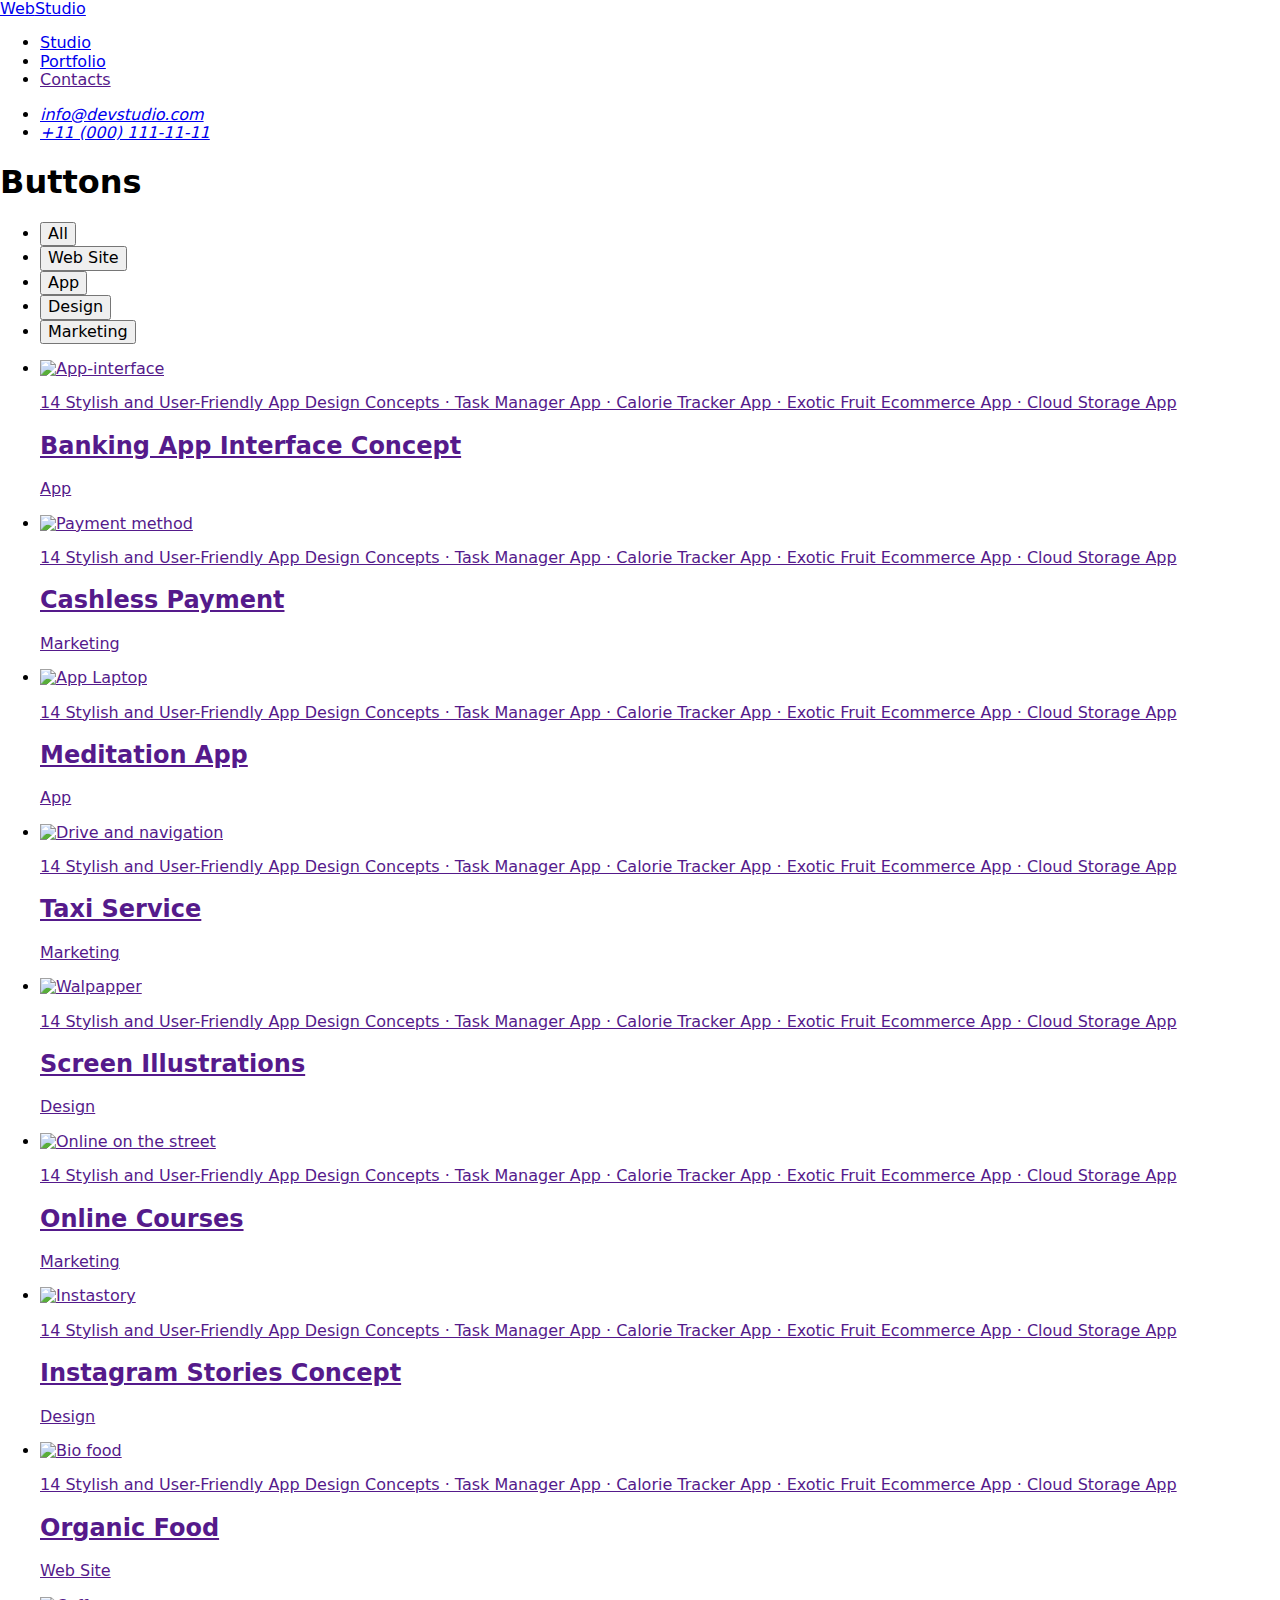
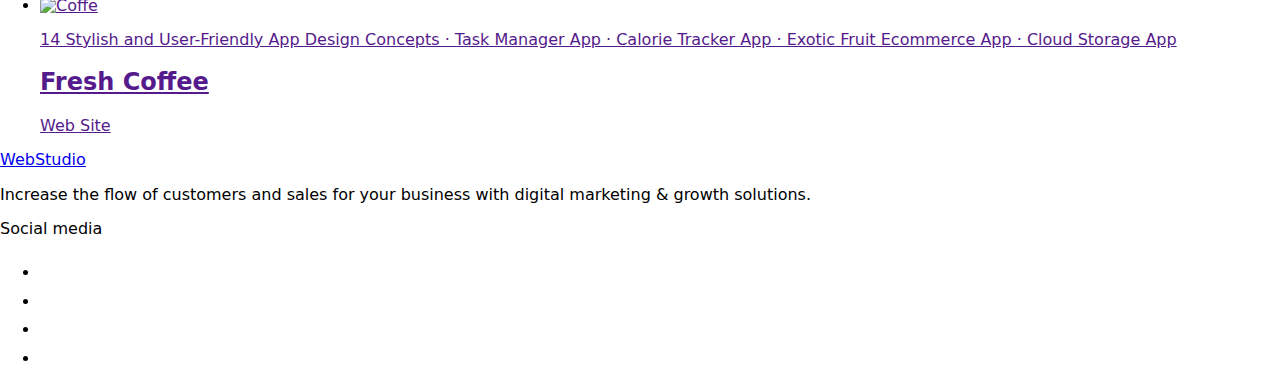
==== portfolio.html @ e6469ae3 "Add files via upload" ====
<!DOCTYPE html>
<html lang="en">
  <head>
    <meta charset="UTF-8" />
    <meta name="viewport" content="width=device-width, initial-scale=1.0" />
    <link
      rel="stylesheet"
      href="https://cdnjs.cloudflare.com/ajax/libs/modern-normalize/1.0.0/modern-normalize.min.css"
    />
    <link rel="stylesheet" href="./css/styles.css" />
    <link rel="preconnect" href="https://fonts.googleapis.com" />
    <link rel="preconnect" href="https://fonts.gstatic.com" crossorigin />
    <link
      href="https://fonts.googleapis.com/css2?family=Raleway:wght@800&family=Roboto:wght@400;500;700;900&display=swap"
      rel="stylesheet"
    />
    <title>Portfolio</title>
  </head>
  <body>
    <header class="header">
      <div class="top-head container">
        <!--navigation bar-->
        <nav class="navigation-container list">
          <!--Logo-->
          <a class="logo link" href="./index.html"
            >Web<span class="logo-span-dark-header">Studio</span></a
          >
          <!--studio,portfolio,contacts-->
          <ul class="navigation-list list">
            <li><a class="nav-link link" href="./index.html">Studio</a></li>
            <li>
              <a class="nav-link link portfolioweb" href="./portfolio.html"
                >Portfolio</a
              >
            </li>
            <li><a class="nav-link link" href="">Contacts</a></li>
          </ul>
        </nav>
        <!--contact address section-->
        <address class="address-container">
          <ul class="address-list list">
            <li class="contacts">
              <a class="address-link link" href="mailto:info@devstudio.com"
                >info@devstudio.com</a
              >
            </li>
            <li class="contacts">
              <a class="address-link link" href="tel:+110001111111"
                >+11 (000) 111-11-11</a
              >
            </li>
          </ul>
        </address>
      </div>
    </header>
    <main class="main-container-portfolio">
      <!--buttons section-->
      <section class="section-one-container">
        <div class="container">
          <h1 class="visually-hidden">Buttons</h1>
          <ul class="sec-one-list-of-buttons list">
            <!--firts button-->
            <li>
              <button class="sec-one-button btn-sec" type="button">All</button>
            </li>
            <!--second button-->
            <li>
              <button class="sec-one-button btn-sec" type="button">
                Web Site
              </button>
            </li>
            <!--third button-->
            <li>
              <button class="sec-one-button btn-sec" type="button">App</button>
            </li>
            <!--fourth button-->
            <li>
              <button class="sec-one-button btn-sec" type="button">
                Design
              </button>
            </li>
            <!--fifth button-->
            <li>
              <button class="sec-one-button btn-sec" type="button">
                Marketing
              </button>
            </li>
          </ul>
          <!--list of portfolio projects-->
          <ul class="list-of-projects-sec-two list">
            <!--first item-->
            <li class="project-container link">
              <a class="project-link link" href="">
                <div class="project-foto-card overlay">
                  <img
                    class="project-image"
                    src="./images/bakingapp.jpg"
                    alt="App-interface "
                    width="360"
                  />
                  <p class="overlay-paragraf">
                    14 Stylish and User-Friendly App Design Concepts · Task
                    Manager App · Calorie Tracker App · Exotic Fruit Ecommerce
                    App · Cloud Storage App
                  </p>
                </div>
                <div class="port-details">
                  <h2 class="project-header">Banking App Interface Concept</h2>
                  <p class="project-description">App</p>
                </div>
              </a>
            </li>
            <!--second item-->
            <li class="project-container link">
              <a class="project-link link" href="">
                <div class="project-foto-card overlay">
                  <img
                    class="project-image"
                    src="./images/cashpay.jpg"
                    alt="Payment method"
                    width="360"
                  />
                  <p class="overlay-paragraf">
                    14 Stylish and User-Friendly App Design Concepts · Task
                    Manager App · Calorie Tracker App · Exotic Fruit Ecommerce
                    App · Cloud Storage App
                  </p>
                </div>
                <div class="port-details">
                  <h2 class="project-header">Cashless Payment</h2>
                  <p class="project-description">Marketing</p>
                </div>
              </a>
            </li>
            <!--third item-->
            <li class="project-container link">
              <a class="project-link link" href="">
                <div class="project-foto-card overlay">
                  <img
                    class="project-image"
                    src="./images/laptopapp.jpg"
                    alt="App Laptop"
                    width="360"
                  />
                  <p class="overlay-paragraf">
                    14 Stylish and User-Friendly App Design Concepts · Task
                    Manager App · Calorie Tracker App · Exotic Fruit Ecommerce
                    App · Cloud Storage App
                  </p>
                </div>
                <div class="port-details">
                  <h2 class="project-header">Meditation App</h2>
                  <p class="project-description">App</p>
                </div>
              </a>
            </li>
            <!--fourth item-->
            <li class="project-container link">
              <a class="project-link link" href="">
                <div class="project-foto-card overlay">
                  <img
                    class="project-image"
                    src="./images/taxiserv.jpg"
                    alt="Drive and navigation"
                    width="360"
                  />
                  <p class="overlay-paragraf">
                    14 Stylish and User-Friendly App Design Concepts · Task
                    Manager App · Calorie Tracker App · Exotic Fruit Ecommerce
                    App · Cloud Storage App
                  </p>
                </div>
                <div class="port-details">
                  <h2 class="project-header">Taxi Service</h2>
                  <p class="project-description">Marketing</p>
                </div>
              </a>
            </li>
            <!--fifth item-->
            <li class="project-container link">
              <a class="project-link link" href="">
                <div class="project-foto-card overlay">
                  <img
                    class="project-image"
                    src="./images/displaywall.jpg"
                    alt="Walpapper"
                    width="360"
                  />
                  <p class="overlay-paragraf">
                    14 Stylish and User-Friendly App Design Concepts · Task
                    Manager App · Calorie Tracker App · Exotic Fruit Ecommerce
                    App · Cloud Storage App
                  </p>
                </div>
                <div class="port-details">
                  <h2 class="project-header">Screen Illustrations</h2>
                  <p class="project-description">Design</p>
                </div>
              </a>
            </li>
            <!--sixth item-->
            <li class="project-container link">
              <a class="project-link link" href="">
                <div class="project-foto-card overlay">
                  <img
                    class="project-image"
                    src="./images/online.jpg"
                    alt="Online on the street"
                    width="360"
                  />
                  <p class="overlay-paragraf">
                    14 Stylish and User-Friendly App Design Concepts · Task
                    Manager App · Calorie Tracker App · Exotic Fruit Ecommerce
                    App · Cloud Storage App
                  </p>
                </div>
                <div class="port-details">
                  <h2 class="project-header">Online Courses</h2>
                  <p class="project-description">Marketing</p>
                </div>
              </a>
            </li>
            <!--seventh item-->
            <li class="project-container link">
              <a class="project-link link" href="">
                <div class="project-foto-card overlay">
                  <img
                    class="project-image"
                    src="./images/instastory.jpg"
                    alt="Instastory"
                    width="360"
                  />
                  <p class="overlay-paragraf">
                    14 Stylish and User-Friendly App Design Concepts · Task
                    Manager App · Calorie Tracker App · Exotic Fruit Ecommerce
                    App · Cloud Storage App
                  </p>
                </div>
                <div class="port-details">
                  <h2 class="project-header">Instagram Stories Concept</h2>
                  <p class="project-description">Design</p>
                </div>
              </a>
            </li>
            <!--eight item-->
            <li class="project-container link">
              <a class="project-link link" href="">
                <div class="project-foto-card overlay">
                  <img
                    class="project-image"
                    src="./images/biofood.jpg"
                    alt="Bio food"
                    width="360"
                  />
                  <p class="overlay-paragraf">
                    14 Stylish and User-Friendly App Design Concepts · Task
                    Manager App · Calorie Tracker App · Exotic Fruit Ecommerce
                    App · Cloud Storage App
                  </p>
                </div>
                <div class="port-details">
                  <h2 class="project-header">Organic Food</h2>
                  <p class="project-description">Web Site</p>
                </div>
              </a>
            </li>
            <!--ninth item-->
            <li class="project-container link">
              <a class="project-link link" href="">
                <div class="project-foto-card overlay">
                  <img
                    class="project-image"
                    src="./images/coffe.jpg"
                    alt="Coffe"
                    width="360"
                  />
                  <p class="overlay-paragraf">
                    14 Stylish and User-Friendly App Design Concepts · Task
                    Manager App · Calorie Tracker App · Exotic Fruit Ecommerce
                    App · Cloud Storage App
                  </p>
                </div>
                <div class="port-details">
                  <h2 class="project-header">Fresh Coffee</h2>
                  <p class="project-description">Web Site</p>
                </div>
              </a>
            </li>
          </ul>
        </div>
      </section>
    </main>
    <footer>
      <div class="footer-container">
        <div class="footer-bar">
          <a class="footer-logo logo link" href="./index.html"
            >Web<span class="logo-span-dark-footer">Studio</span></a
          >
          <p class="footer-additional-description">
            Increase the flow of customers and sales for your business with
            digital marketing & growth solutions.
          </p>
        </div>
        <div class="footer-social-media">
          <p class="title-icon-media">Social media</p>
          <ul class="footer-social-sec">
            <li class="list">
              <a class="link footer-icon" href="">
                <svg width="24" height="24" class="svg">
                  <use href="./images/icons.svg#instagram1"></use>
                </svg>
              </a>
            </li>
            <li class="list">
              <a class="link footer-icon" href="">
                <svg width="24" height="24" class="svg">
                  <use href="./images/icons.svg#twitter1"></use>
                </svg>
              </a>
            </li>
            <li class="list">
              <a class="link footer-icon" href="">
                <svg width="24" height="24" class="svg">
                  <use href="./images/icons.svg#facebook1"></use>
                </svg>
              </a>
            </li>
            <li class="list">
              <a class="link footer-icon" href="">
                <svg width="24" height="24" class="svg">
                  <use href="./images/icons.svg#linkedin1"></use>
                </svg>
              </a>
            </li>
          </ul>
        </div>
      </div>
    </footer>
  </body>
</html>
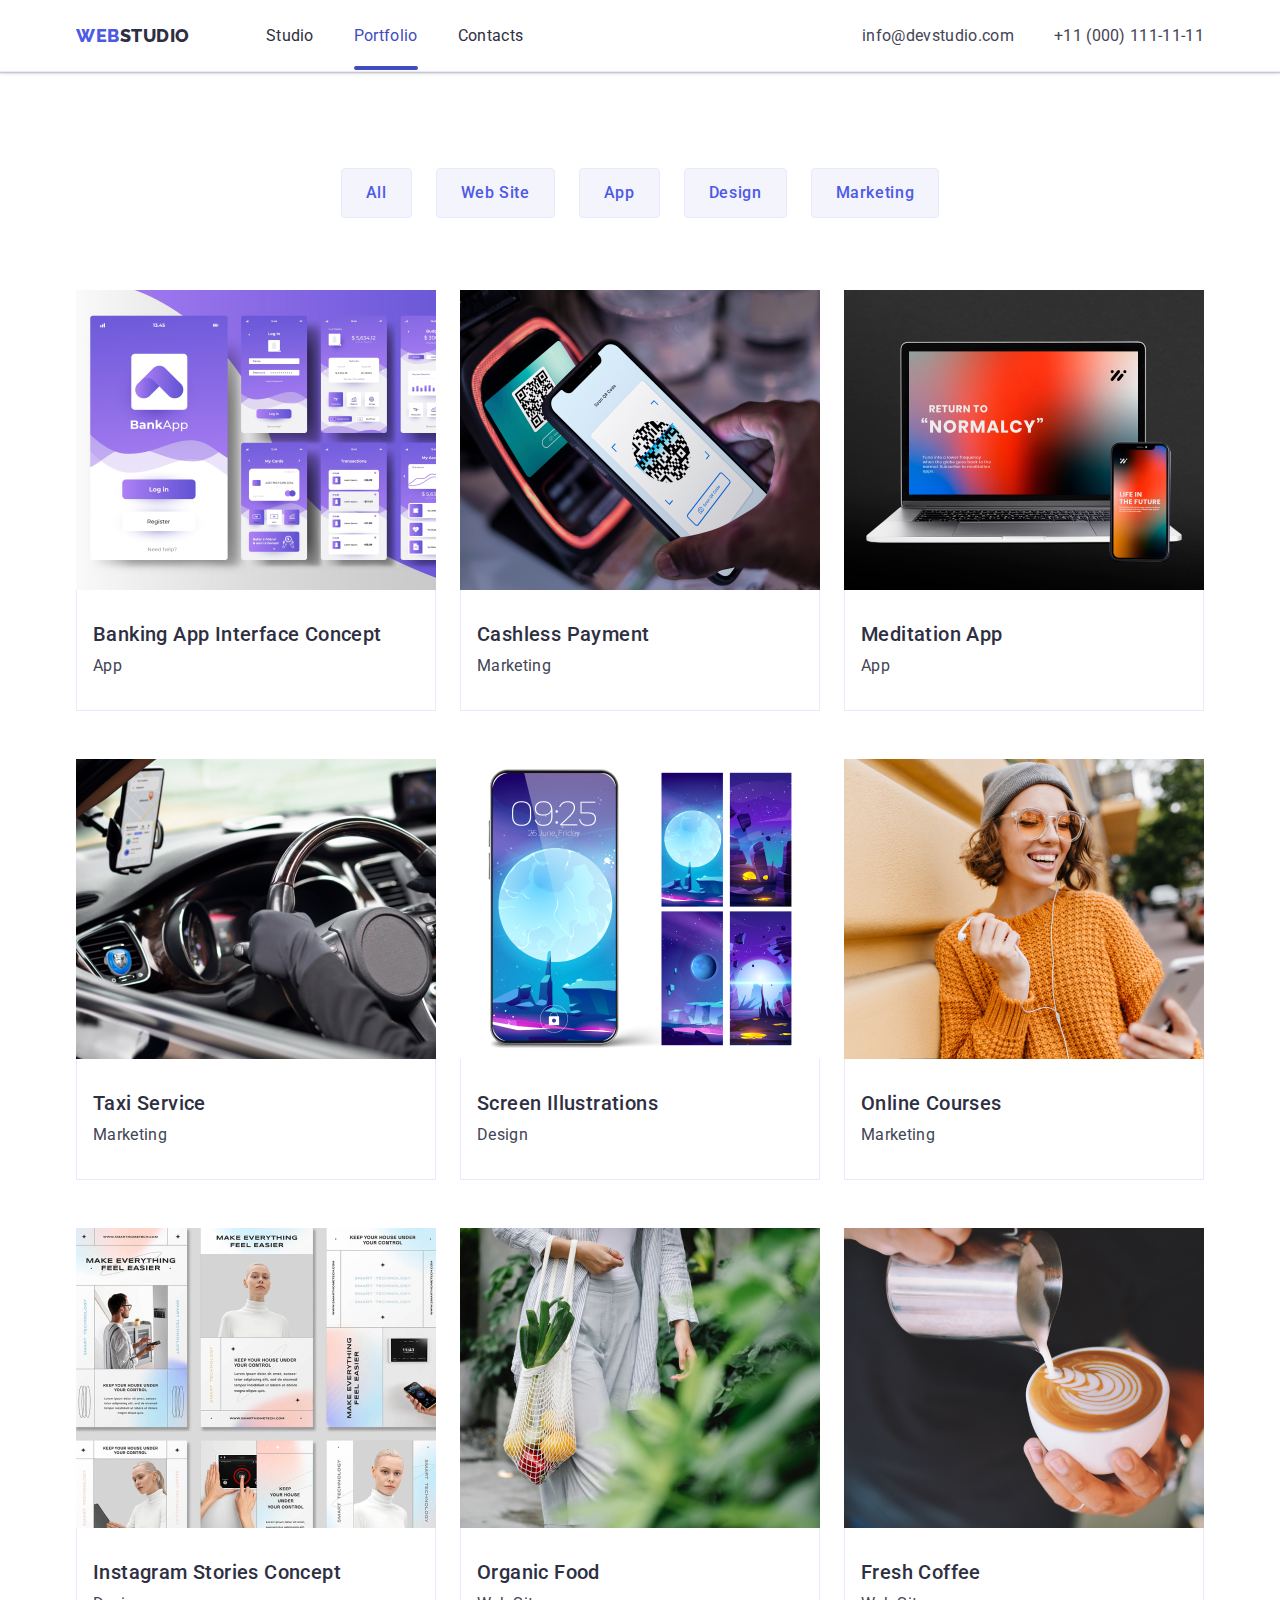
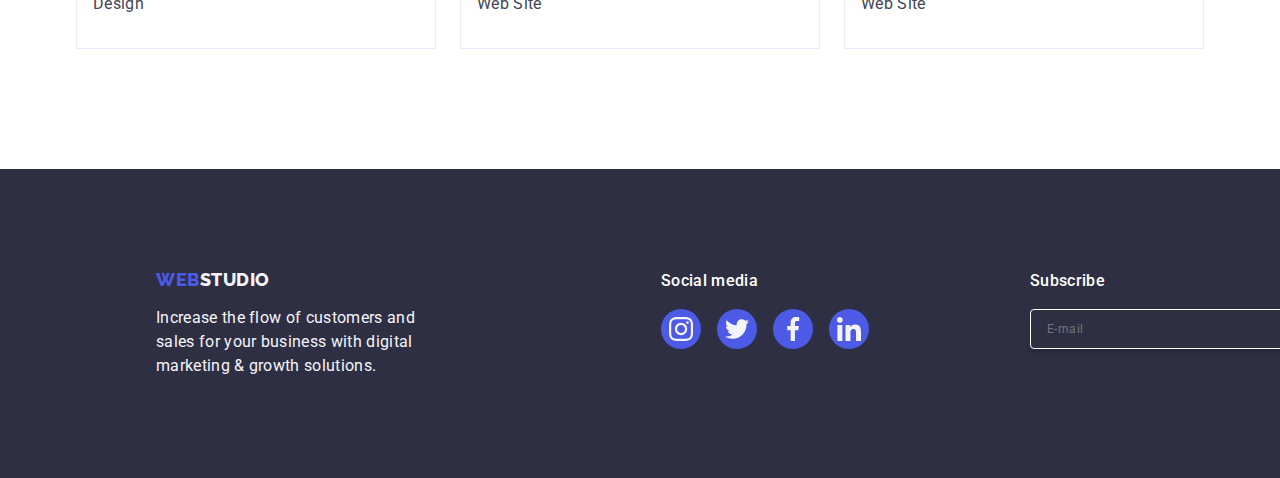
==== commit 3ef4f4a4: "subcribe-portfolio-section" ====
--- a/portfolio.html
+++ b/portfolio.html
@@ -334,6 +334,26 @@
             </li>
           </ul>
         </div>
+        <div class="footer-subscribe">
+          <p class="title-subscribe">Subscribe</p>
+          <form class="footer-formular">
+            <label for="user-email" class="footer-label">
+              <input
+                id="user-email"
+                type="email"
+                name="user-email"
+                placeholder="E-mail"
+                class="footer-inp"
+              />
+            </label>
+            <button type="submit" class="subscribe-btn">
+              Subscribe
+              <svg class="subscribe-svg" width="24" height="24">
+                <use href="./images/icons.svg#frame"></use>
+              </svg>
+            </button>
+          </form>
+        </div>
       </div>
     </footer>
   </body>
--- a/css/styles.css
+++ b/css/styles.css
@@ -0,0 +1,1023 @@
+:root {
+  --IRIS: #4d5ae5;
+  --NAVY-BLUE: #2e2f42;
+  --WHITE: #ffffff;
+  --SLATE: #434455;
+  --CLOUD: #f4f4fd;
+  --OCEAN: #404bbf;
+  --GREY: #2e2f42b2;
+}
+* {
+  margin: 0;
+  padding: 0;
+}
+
+*,
+*::before *::after {
+  box-sizing: border-box;
+}
+
+/*Classes style*/
+
+.modal {
+  position: fixed;
+  top: 0;
+  left: 0;
+  width: 100%;
+  height: 100%;
+  background-color: rgba(46, 47, 66, 0.4);
+  transition: opacity 250ms cubic-bezier(0.4, 0, 0.2, 1),
+    visibility 250ms cubic-bezier(0.4, 0, 0.2, 1);
+}
+
+.modal-window {
+  position: absolute;
+  top: 50%;
+  left: 50%;
+  transform: translate(-50%, -50%) scale(1);
+  width: 408px;
+  min-height: 584px;
+  background: #fcfcfc;
+  border-radius: 4px;
+  transition: transform 250ms cubic-bezier(0.4, 0, 0.2, 1);
+  box-shadow: 0px 2px 1px 0px rgba(0, 0, 0, 0.2),
+    0px 1px 3px 0px rgba(0, 0, 0, 0.12), 0px 1px 1px 0px rgba(0, 0, 0, 0.14);
+  padding: 72px 24px 24px 24px;
+}
+
+.modal-button {
+  border: 1px solid rgba(0, 0, 0, 0.1);
+  position: absolute;
+  top: 24px;
+  right: 24px;
+  width: 24px;
+  height: 24px;
+  border-radius: 50%;
+  display: flex;
+  align-items: center;
+  justify-content: center;
+  background-color: #e7e9fc;
+  padding: 0;
+  cursor: pointer;
+  transition: background-color 250ms cubic-bezier(0.4, 0, 0.2, 1),
+    border 250ms cubic-bezier(0.4, 0, 0.2, 1);
+}
+
+.button-button {
+  fill: var(--CORNFLOWER, #e7e9fc);
+}
+
+.modal-button:hover,
+.modal-button:focus {
+  background-color: #404bbf;
+  border: none;
+  fill: #ffffff;
+}
+
+.is-hidden {
+  visibility: hidden;
+  opacity: 0;
+  pointer-events: none;
+}
+
+.svg-close-button {
+  transition: fill 250ms cubic-bezier(0.4, 0, 0.2, 1);
+}
+
+.svg-close-button:hover,
+.svg-close-button:focus {
+  fill: #ffffff;
+}
+
+/* formular  */
+.form-paragraf {
+  font-weight: 500;
+  font-size: 16px;
+  line-height: 1.5;
+  text-align: center;
+  letter-spacing: 0.02em;
+  color: var(--dark-color);
+  margin-bottom: 16px;
+}
+.form-section {
+  margin-bottom: 8px;
+}
+.box-name {
+  font-size: 12px;
+  line-height: 1.17;
+  letter-spacing: 0.04em;
+  color: var(--light-gray-color);
+  display: block;
+  margin-bottom: 4px;
+}
+.input-box {
+  position: relative;
+}
+.input-style {
+  width: 360px;
+  height: 40px;
+  border: 1px solid rgba(46, 47, 66, 0.4);
+  border-radius: 4px;
+  background-color: transparent;
+  padding-left: 38px;
+  outline: transparent;
+  transition: border-color 250ms cubic-bezier(0.4, 0, 0.2, 1);
+}
+.input-style:focus {
+  border-color: #4d5ae5;
+}
+.input-svg {
+  position: absolute;
+  left: 16px;
+  top: 50%;
+  transform: translateY(-50%);
+  transition: fill 250ms cubic-bezier(0.4, 0, 0.2, 1);
+}
+
+a:focus svg,
+a:focus use {
+  fill: #4d5ae5;
+}
+
+.comment-section {
+  margin-bottom: 16px;
+}
+.comment-text {
+  width: 100%;
+  height: 120px;
+  font-size: 12px;
+  line-height: 1.17;
+  letter-spacing: 0.04em;
+  color: rgba(46, 47, 66, 0.4);
+  border-radius: 4px;
+  background-color: transparent;
+  padding: 8px 16px;
+  outline: transparent;
+  resize: none;
+
+  border: 1px solid rgba(46, 47, 66, 0.4);
+}
+.comment-text {
+  transition: border-color 250ms cubic-bezier(0.4, 0, 0.2, 1);
+}
+.comment-text:focus {
+  border-color: #4d5ae5;
+}
+.p-policy {
+  margin-bottom: 24px;
+}
+.p-policy label {
+  display: block;
+}
+.label-policy {
+  font-size: 12px;
+  line-height: 1.17;
+  letter-spacing: 0.04em;
+  color: var(--light-gray-color);
+  display: flex;
+  text-align: center;
+  justify-content: center;
+}
+.span-policy {
+  width: 16px;
+  height: 16px;
+  border: 1px solid rgba(46, 47, 66, 0.4);
+  border-radius: 2px;
+  transition: background-color 250ms cubic-bezier(0.4, 0, 0.2, 1),
+    border 250ms cubic-bezier(0.4, 0, 0.2, 1),
+    fill 250ms cubic-bezier(0.4, 0, 0.2, 1);
+  display: inline-flex;
+  align-items: center;
+  justify-content: center;
+  fill: transparent;
+}
+.checkbox-svg {
+  transition: background-color 250ms cubic-bezier(0.4, 0, 0.2, 1),
+    border 250ms cubic-bezier(0.4, 0, 0.2, 1),
+    fill 250ms cubic-bezier(0.4, 0, 0.2, 1),
+    fill 250ms cubic-bezier(0.4, 0, 0.2, 1);
+}
+
+.link-policy {
+  color: var(--blue-color);
+}
+.button-send {
+  display: block;
+  min-width: 169px;
+  height: 56px;
+  font-family: "Roboto", sans-serif;
+  font-size: 16px;
+  font-weight: 500;
+  line-height: 1.5;
+  letter-spacing: 0.04em;
+  color: #ffffff;
+  cursor: pointer;
+  background-color: var(--blue-color);
+  border: none;
+  border-radius: 4px;
+  transition: background-color 250ms cubic-bezier(0.4, 0, 0.2, 1);
+}
+.p-input:checked + .label-policy span:first-child {
+  border: none;
+  background-color: var(--brand-color);
+}
+.input-style:focus + .input-svg {
+  fill: #4d5ae5;
+}
+
+.container {
+  width: 1158px;
+  margin: 0 auto;
+  padding: 0 15px;
+}
+
+.container-header {
+  max-width: 496px;
+  margin: 0 auto;
+  padding-top: 188px;
+  padding-bottom: 188px;
+}
+
+.header {
+  border-bottom: 1px solid #e7e9fc;
+  background: var(--white, #fff);
+  border-bottom: 1px solid var(--CORNFLOWER, #e7e9fc);
+  display: flex;
+  box-shadow: 0px 1px 6px 0px rgba(46, 47, 66, 0.08),
+    0px 1px 1px 0px rgba(46, 47, 66, 0.16),
+    0px 2px 1px 0px rgba(46, 47, 66, 0.08);
+  height: 72px;
+}
+
+.section {
+  padding-top: 120px;
+  padding-bottom: 120px;
+  display: flex;
+}
+
+.image {
+  display: block;
+}
+.logo {
+  margin-right: 76px;
+}
+
+/*Index*/
+
+body {
+  background-color: var(--WHITE);
+  font-family: "Roboto", sans-serif;
+  font-size: 16px;
+  font-weight: 400;
+  line-height: 150%;
+  letter-spacing: 0.32px;
+  height: 1440px;
+  color: var(--SLATE);
+}
+
+.link {
+  text-decoration: none;
+}
+.list {
+  list-style: none;
+  padding: 0;
+}
+
+/*Header*/
+.top-head {
+  display: flex;
+  justify-content: space-between;
+}
+
+.navigation-container {
+  display: flex;
+  justify-content: center;
+  align-items: center;
+}
+
+.navigation-container,
+.address-container {
+  display: flex;
+  align-items: center;
+}
+
+.nav-link {
+  color: var(--NAVY-BLUE, #2e2f42);
+  padding: 24px 0;
+  position: relative;
+  transition: color 250ms cubic-bezier(0.4, 0, 0.2, 1);
+}
+
+.navigation-list {
+  color: var(--navy-blue) #404bbf;
+  font-size: 16px;
+  font-style: normal;
+  font-weight: 500;
+  line-height: 150%;
+  letter-spacing: 0.32px;
+  display: flex;
+  gap: 40px;
+  transition: color 250ms cubic-bezier(0.4, 0, 0.2, 1);
+}
+
+.studioweb {
+  position: relative;
+  color: #404bbf;
+  transition: color 250ms cubic-bezier(0.4, 0, 0.2, 1);
+}
+.portfolioweb {
+  position: relative;
+  color: #404bbf;
+  transition: color 250ms cubic-bezier(0.4, 0, 0.2, 1);
+}
+
+.studioweb::after {
+  content: "";
+  position: absolute;
+  left: 0;
+  bottom: -1px;
+  height: 4px;
+  width: 100%;
+  background-color: #404bbf;
+  border-radius: 2px;
+}
+
+.portfolioweb:after {
+  content: "";
+  position: absolute;
+  left: 0;
+  bottom: -1px;
+  height: 4px;
+  width: 100%;
+  background-color: #404bbf;
+  border-radius: 2px;
+}
+
+.nav-link:hover,
+.nav-link:focus {
+  color: var(--OCEAN);
+}
+
+.address-list {
+  display: flex;
+  gap: 40px;
+}
+
+.address-container {
+  font-style: normal;
+}
+.address-link {
+  color: var(--SLATE, #434455);
+  font-size: 16px;
+  font-weight: 400;
+  line-height: 150%; /* 150% */
+  letter-spacing: 0.32px;
+  text-decoration: none;
+  transition: color 250ms cubic-bezier(0.4, 0, 0.2, 1);
+}
+
+.address-link:hover,
+.address-link:focus {
+  color: var(--OCEAN);
+}
+
+.contacts > .address-link {
+  font-size: 16px;
+  line-height: 1.5;
+  letter-spacing: 0.02em;
+  color: var(--SLATE);
+}
+
+/* logo */
+.logo {
+  text-transform: uppercase;
+  color: var(--IRIS);
+  font-weight: 800;
+  font-size: 18px;
+  line-height: 1.17; /* 116.667% */
+  letter-spacing: 0.54px;
+  font-family: "Raleway", sans-serif;
+  background: var(--WHITE, #fff);
+  margin-right: 76px;
+}
+
+.logo-span-dark-header {
+  color: var(--NAVY-BLUE);
+  font-family: Raleway, sans-serif;
+  font-size: 18px;
+  font-style: normal;
+  font-weight: 800;
+  line-height: 116.667%;
+  letter-spacing: 0.54px;
+  text-transform: uppercase;
+  text-decoration: none;
+}
+
+/* hero content section */
+
+.hero-image-section {
+  background-color: var(--navy-blue);
+  background-image: linear-gradient(
+      to bottom,
+      rgba(46, 47, 66, 0.7),
+      rgba(46, 47, 66, 0.7)
+    ),
+    url(../images/computerdesktop.jpeg);
+  background-repeat: no-repeat;
+  background-size: cover;
+  background-position: center;
+  display: flex;
+  padding: 188px 0;
+  max-width: 1440px;
+  display: flex;
+  justify-content: center;
+}
+
+.hero-image-header {
+  color: var(--WHITE, #fff);
+  text-align: center;
+  font-size: 56px;
+  line-height: 107.143%;
+  letter-spacing: 1.12px;
+  max-width: 496px;
+  margin: 0 auto;
+  padding-bottom: 48px;
+}
+
+.hero-image-button {
+  background: var(--IRIS, #4d5ae5);
+  color: var(--WHITE, #fff);
+  font-family: "Roboto", sans-serif;
+  border-radius: 4px;
+  box-shadow: 0px 4px 4px 0px rgba(0, 0, 0, 0.15);
+  font-size: 16px;
+  font-weight: 500;
+  line-height: 150%;
+  letter-spacing: 0.64px;
+  cursor: pointer;
+  display: block;
+  min-width: 169px;
+  height: 56px;
+  border: none;
+  margin: auto;
+  transition: background-color 250ms cubic-bezier(0.4, 0, 0.2, 1);
+}
+
+.hero-image-button:hover,
+.hero-image-button:focus {
+  color: var(--WHITE, #ffffff);
+  background-color: var(--OCEAN);
+}
+
+/* section one styles , webstudio qualities */
+.first-section-container {
+  padding: 120px 0;
+}
+
+.visually-hidden {
+  position: absolute;
+  width: 1px;
+  height: 1px;
+  margin: -1px;
+  border: 0;
+  padding: 0;
+  white-space: nowrap;
+  clip-path: inset(100%);
+  clip: rect(0 0 0 0);
+  overflow: hidden;
+}
+
+.about-list {
+  display: flex;
+  gap: 24px;
+}
+
+.trait-container {
+  display: inline-flex;
+  width: 100%;
+  min-width: 264px;
+  flex-direction: column;
+  align-items: flex-start;
+  gap: 8px;
+}
+.trait-header {
+  color: var(--NAVY-BLUE, #2e2f42);
+  font-size: 20px;
+  font-weight: 500;
+  line-height: 120%; /* 120% */
+  letter-spacing: 0.4px;
+  margin-bottom: 8px;
+}
+.navigation-list,
+.trait-description {
+  color: var(--SLATE, #434455);
+  font-size: 16px;
+  line-height: 150%; /* 150% */
+  font-weight: 400;
+  letter-spacing: 0.32px;
+}
+
+.svg-icon {
+  background-color: var(--CLOUD, #f4f4fd);
+  fill: #f4f4fd;
+  display: flex;
+  align-items: center;
+  justify-content: center;
+  width: 264px;
+  height: 112px;
+  border-radius: 4px;
+  padding: 24px 100px;
+  gap: 24px;
+  margin-bottom: 8px;
+}
+
+/* section two : What are we doing */
+.section-two-container {
+  width: 1128px;
+  height: 412px;
+  flex-shrink: 0;
+  margin: 120px;
+}
+.section-two-header {
+  color: var(--NAVY-BLUE, #2e2f42);
+  text-align: center;
+  font-size: 36px;
+  font-weight: 700;
+  line-height: 111.111%; /* 111.111% */
+  letter-spacing: 0.72px;
+  text-transform: capitalize;
+  margin-bottom: 72px;
+}
+.doing-section {
+  display: flex;
+  gap: 24px;
+  /* justify-content: space-between; */
+}
+
+.image-details {
+  display: inline-flex;
+  flex-direction: column;
+  align-items: flex-start;
+  border: 1px solid var(--corn-flower-color);
+  width: calc((100% - 48px) / 3);
+}
+
+/* section three: Our team */
+
+.section-three-container {
+  background-color: var(--CLOUD, #f4f4fd);
+  padding: 120px 0;
+  display: flex;
+  margin: 0 auto;
+}
+
+.team-member-container {
+  background: var(--WHITE, #fff);
+  border-radius: 0px 0px 4px 4px;
+  box-shadow: 0px 2px 1px 0px rgba(46, 47, 66, 0.08),
+    0px 1px 1px 0px rgba(46, 47, 66, 0.16),
+    0px 1px 6px 0px rgba(46, 47, 66, 0.08);
+  display: inline-flex;
+  width: 264px;
+  flex-direction: column;
+  justify-content: center;
+  align-items: center;
+  gap: 8px;
+}
+
+.team-list {
+  display: flex;
+  gap: 24px;
+}
+.team-details {
+  min-width: 232px;
+  padding: 8px 0;
+}
+.section-three-header {
+  color: var(--NAVY-BLUE, #2e2f42);
+  text-align: center;
+  font-size: 36px;
+  font-weight: 700;
+  line-height: 111.111%; /* 111.111% */
+  letter-spacing: 0.72px;
+  text-transform: capitalize;
+  margin-bottom: 72px;
+}
+
+.team-member-header {
+  color: var(--NAVY-BLUE, #2e2f42);
+  justify-content: center;
+  text-align: center;
+  font-size: 20px;
+  font-weight: 500;
+  line-height: 120%;
+  letter-spacing: 0.4px;
+}
+
+.team-member-description {
+  color: var(--SLATE);
+  justify-content: center;
+  color: var(--slate);
+  text-align: center;
+  font-size: 16px;
+  font-weight: 500;
+  line-height: 1.5;
+  letter-spacing: 0.02em;
+}
+
+.team-icon {
+  background-color: #4d5ae5;
+  border-radius: 50%;
+  width: 100%;
+  height: 100%;
+  width: 40px;
+  height: 40px;
+  display: flex;
+  justify-content: center;
+  align-items: center;
+  transition: background-color 250ms cubic-bezier(0.4, 0, 0.2, 1);
+}
+.svg {
+  fill: #f4f4fd;
+}
+
+.social-media-links {
+  display: flex;
+  justify-content: center;
+  align-items: center;
+  gap: 24px;
+  padding: 32px 0;
+}
+
+.team-icon:hover,
+.team-icon:focus {
+  background-color: #404bbf;
+}
+
+/*section five*/
+
+.customers-section {
+  display: flex;
+  justify-content: space-between;
+  align-items: center;
+  gap: 24px;
+  padding-bottom: 120px;
+}
+
+.customer-section {
+  padding-top: 120px;
+  padding-bottom: 120px;
+}
+
+.title-two {
+  color: var(--NAVY-BLUE, #2e2f42);
+  text-align: center;
+  font-size: 36px;
+  font-weight: 700;
+  line-height: 111.111%; /* 111.111% */
+  letter-spacing: 0.72px;
+  text-transform: capitalize;
+  margin-bottom: 72px;
+}
+
+.customer-box {
+  width: 168px;
+  height: 88px;
+}
+
+.customer-link-icon {
+  width: 100%;
+  height: 100%;
+  border: 1px solid #8e8f99;
+  border-radius: 4px;
+  display: flex;
+  align-items: center;
+  justify-content: center;
+  color: #8e8f99;
+  transition: border-color 250ms cubic-bezier(0.4, 0, 0.2, 1),
+    color 250ms cubic-bezier(0.4, 0, 0.2, 1);
+}
+
+.customer-link-icon:hover,
+.customer-link-icon:focus {
+  border-color: #404bbf;
+  color: #404bbf;
+}
+.customer-icon {
+  fill: currentColor;
+  display: flex;
+  justify-content: center;
+  align-items: center;
+  margin: 16px 32px;
+}
+
+.customer-icon:hover,
+.customer-icon:focus {
+  fill: #404bbf;
+}
+
+/* footer section */
+
+.footer-container {
+  background-color: var(--NAVY-BLUE, #2e2f42);
+  display: flex;
+  justify-content: flex-start;
+  align-items: left;
+  padding: 100px 0;
+  gap: 1px;
+  align-items: baseline;
+  padding-left: 156px;
+}
+
+.footer-logo {
+  background-color: var(--navy-blue);
+  flex-shrink: 0;
+  font-family: Raleway, sans-serif;
+  font-size: 18px;
+  font-style: normal;
+  font-weight: 800;
+  line-height: 1.17;
+  letter-spacing: 0.54px;
+  text-transform: uppercase;
+  text-decoration: none;
+  display: inline-block;
+  margin-bottom: 16px;
+}
+
+.logo-span-dark-footer {
+  color: var(--CLOUD);
+}
+
+.footer-additional-description {
+  color: var(--CLOUD, #f4f4fd);
+  font-family: "Roboto", sans-serif;
+  font-weight: 400;
+  line-height: 150%;
+  letter-spacing: 0.32px;
+  width: 264px;
+}
+.title-icon-media {
+  color: var(--WHITE, #fff);
+  font-family: Roboto;
+  font-size: 16px;
+  font-weight: 500;
+  line-height: 1.5;
+  letter-spacing: 0.02em;
+  margin-bottom: 16px;
+}
+
+.footer-social-sec {
+  display: flex;
+  justify-content: center;
+  align-items: center;
+  gap: 16px;
+  padding-left: 0px;
+}
+
+.footer-icon {
+  background-color: #4d5ae5;
+  width: 100%;
+  height: 100%;
+  width: 40px;
+  height: 40px;
+  display: flex;
+  justify-content: center;
+  align-items: center;
+  border-radius: 50%;
+  gap: 16px;
+  transition: background-color 250ms cubic-bezier(0.4, 0, 0.2, 1);
+}
+
+.footer-icon:hover,
+.footer-icon:focus {
+  background-color: #31d0aa;
+}
+
+.footer-bar {
+  margin-right: 120px;
+}
+.footer-social-media {
+  margin: 0 auto;
+  display: flex;
+  flex-direction: column;
+  justify-content: flex-start;
+  align-items: flex-start;
+  margin-left: 120px;
+  margin-right: 120px;
+}
+
+/*footer-subscribe-formular*/
+
+.footer-subscribe {
+  margin-left: 40px;
+}
+
+.title-subscribe {
+  margin-bottom: 16px;
+  font-weight: 500;
+  font-size: 16px;
+  line-height: 1.5;
+  letter-spacing: 0.02em;
+  color: #ffffff;
+}
+
+.footer-formular {
+  display: flex;
+  gap: 24px;
+}
+.footer-inp {
+  width: 264px;
+  height: 40px;
+  border: 1px solid #ffffff;
+  background-color: transparent;
+  font-size: 12px;
+  line-height: 1.5;
+  letter-spacing: 0.04em;
+  padding-left: 16px;
+  box-shadow: 0px 4px 4px 0px rgba(0, 0, 0, 0.15);
+  border-radius: 4px;
+  color: #ffffff;
+}
+.subscribe-btn {
+  min-width: 165px;
+  height: 40px;
+  display: flex;
+  justify-content: center;
+  align-items: center;
+  font-family: "Roboto", sans-serif;
+  font-size: 16px;
+  font-weight: 500;
+  line-height: 1.5;
+  letter-spacing: 0.04em;
+  color: #ffffff;
+  cursor: pointer;
+  background-color: #4d5ae5;
+  border: none;
+  border-radius: 4px;
+}
+.subscribe-svg {
+  margin-left: 16px;
+  fill: #fff;
+}
+
+.svg {
+  fill: #f4f4fd;
+}
+
+/* ./PORTOFOLIO.HTML */
+
+/* the list of buttons */
+
+.section-one-container {
+  padding-top: 96px;
+  padding-bottom: 120px;
+}
+.sec-one-list-of-buttons {
+  display: flex;
+  justify-content: center;
+  gap: 24px;
+  margin-bottom: 72px;
+}
+
+.sec-one-button {
+  background-color: var(--CLOUD);
+  color: var(--IRIS);
+  font-family: "Roboto", sans-serif;
+  justify-content: center;
+  color: var(--IRIS, #4d5ae5);
+  text-align: center;
+  font-size: 16px;
+  font-weight: 500;
+  line-height: 150%;
+  letter-spacing: 0.64px;
+  cursor: pointer;
+  border-radius: 4px;
+  border: 1px solid var(--CORNFLOWER, #e7e9fc);
+  padding: 12px 24px;
+}
+
+.sec-one-button:hover,
+.sec-one-button:focus {
+  background-color: var(--OCEAN);
+  color: var(--WHITE);
+  border: 1px solid transparent;
+  box-shadow: 0px 2px 2px 0px rgba(0, 0, 0, 0.12),
+    0px 2px 1px 0px rgba(0, 0, 0, 0.08), 0px 3px 1px 0px rgba(0, 0, 0, 0.1);
+}
+
+.btn-sec {
+  transition: color 250ms cubic-bezier(0.4, 0, 0.2, 1),
+    background-color 250ms cubic-bezier(0.4, 0, 0.2, 1),
+    border-color 250ms cubic-bezier(0.4, 0, 0.2, 1),
+    box-shadow 250ms cubic-bezier(0.4, 0, 0.2, 1);
+}
+
+/*list of portfolio projects */
+
+.list-of-projects-sec-two {
+  display: flex;
+  flex-wrap: wrap;
+  column-gap: 24px;
+  row-gap: 48px;
+}
+
+.project-image {
+  display: block;
+}
+.project-container {
+  width: calc((100% - 48px) / 3);
+}
+
+.project-link {
+  display: block;
+  transition: box-shadow 250ms cubic-bezier(0.4, 0, 0.2, 1);
+}
+
+.project-link:hover,
+.project-link:focus {
+  box-shadow: 0px 1px 6px rgba(46, 47, 66, 0.08),
+    0px 1px 1px rgba(46, 47, 66, 0.16), 0px 2px 1px rgba(46, 47, 66, 0.08);
+}
+
+.project-link:hover .overlay-paragraf {
+  transform: translateY(0%);
+}
+
+.project-link:focus .overlay-paragraf {
+  transform: translateY(0%);
+}
+
+.project-foto-card {
+  position: relative;
+  overflow: hidden;
+}
+
+.portfolio-link-app:hover,
+.portfolio-link-app:focus {
+  box-shadow: 0px 2px 1px 0px rgba(46, 47, 66, 0.08),
+    0px 1px 1px 0px rgba(46, 47, 66, 0.16),
+    0px 1px 6px 0px rgba(46, 47, 66, 0.08);
+}
+
+.overlay {
+  position: relative;
+  top: 0;
+  left: 0;
+  width: 100%;
+  height: 100%;
+  background-color: #3f51b5;
+  transition: transform 250ms ease-in-out;
+}
+
+/*.project-foto-card:hover .overlay {
+
+}*/
+
+.overlay-paragraf {
+  position: absolute;
+  top: 0;
+  font-size: 16px;
+  line-height: 1.5;
+  letter-spacing: 0.02em;
+  color: #f4f4fd;
+  padding: 40px 32px;
+  background-color: #4d5ae5;
+  height: 100%;
+  width: 100%;
+  transform: translateY(100%);
+  transition: transform 250ms cubic-bezier(0.4, 0, 0.2, 1);
+}
+
+.project-foto-card:hover .overlay-paragraf {
+  transform: translateY(0%);
+}
+.portfolio-link-app:focus .overlay-paragraf {
+  transform: translateY(0%);
+}
+
+.port-details {
+  padding: 32px 16px;
+  border: 1px solid var(--CORNFLOWER, #e7e9fc);
+  border-top: none;
+}
+
+.port-details:hover {
+  box-shadow: 0px 1px 6px rgba(46, 47, 66, 0.08),
+    0px 1px 1px rgba(46, 47, 66, 0.16), 0px 2px 1px rgba(46, 47, 66, 0.08);
+}
+
+.project-header {
+  color: var(--NAVY-BLUE);
+  font-size: 20px;
+  font-weight: 500;
+  line-height: 120%;
+  letter-spacing: 0.02em;
+  margin-bottom: 8px;
+}
+
+.project-description {
+  color: var(--SLATE, #434455);
+  font-size: 16px;
+  line-height: 1.5;
+  letter-spacing: 0.02em;
+}
